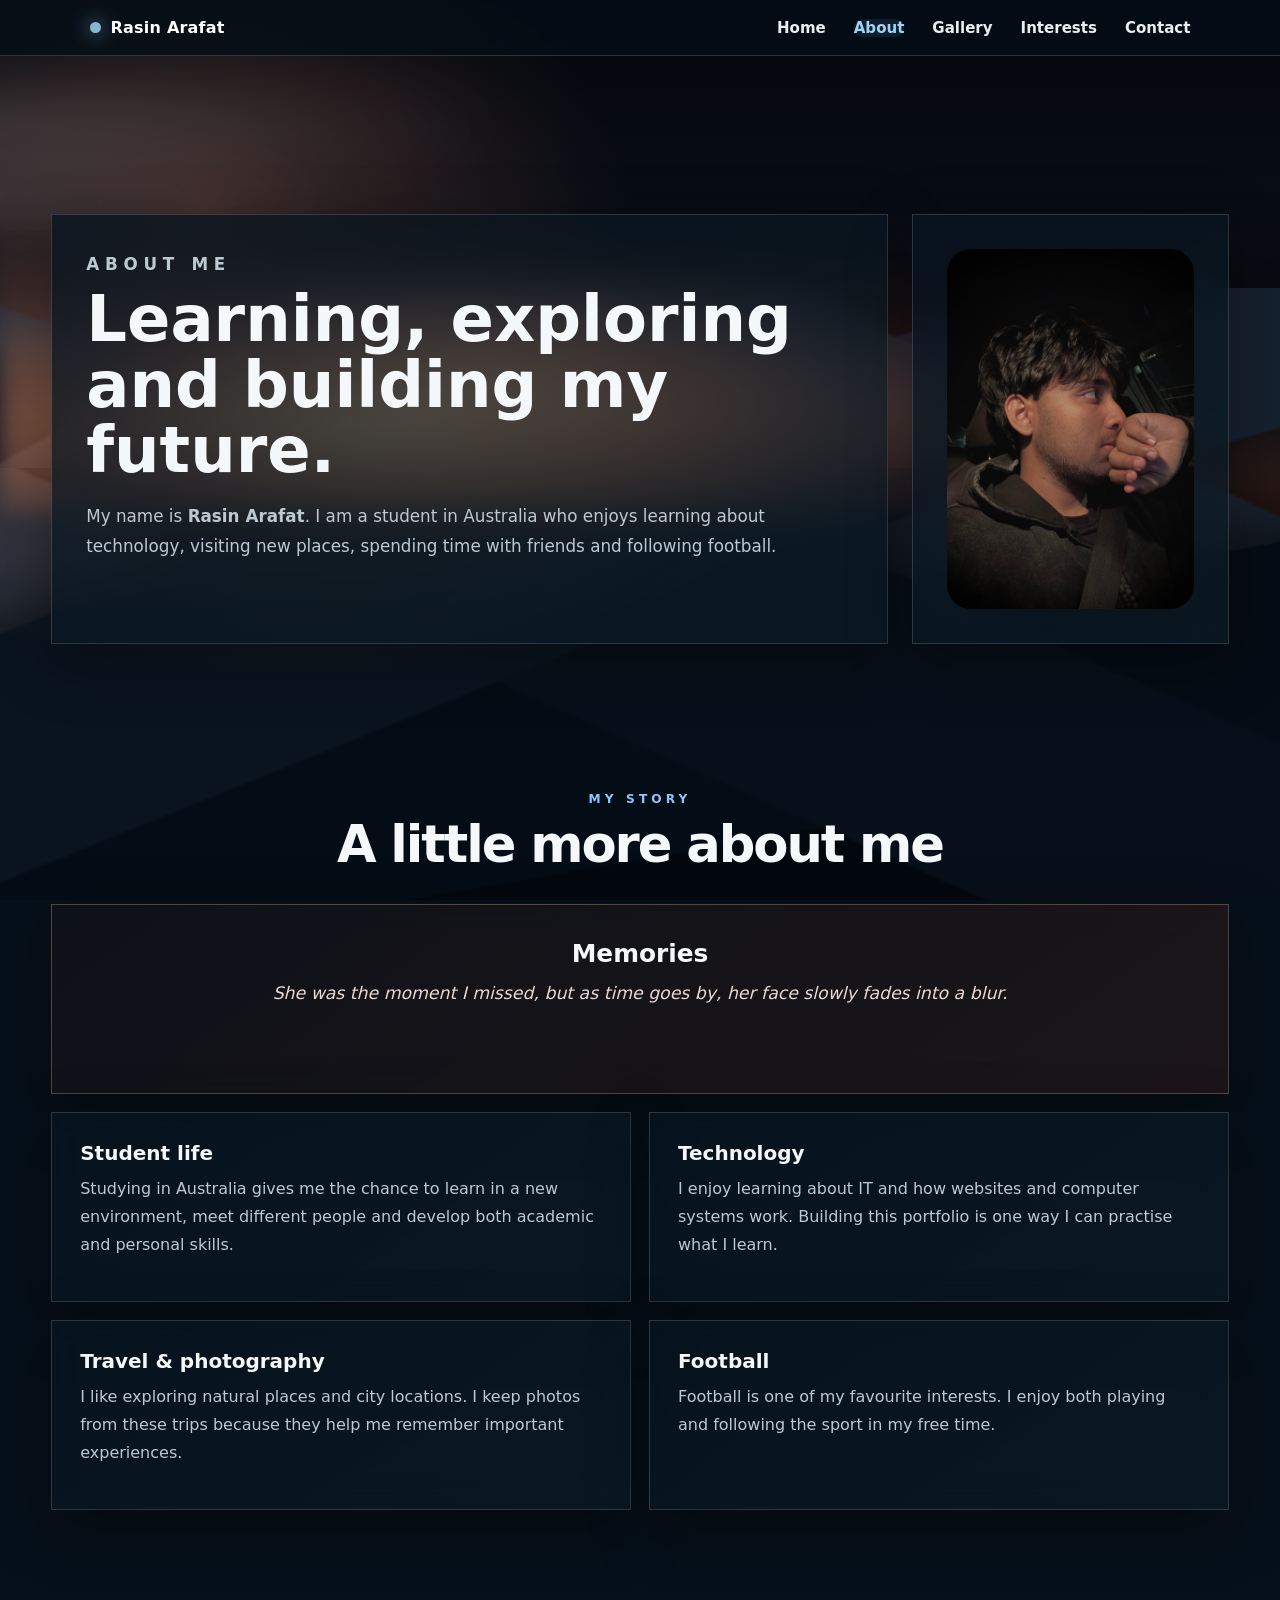
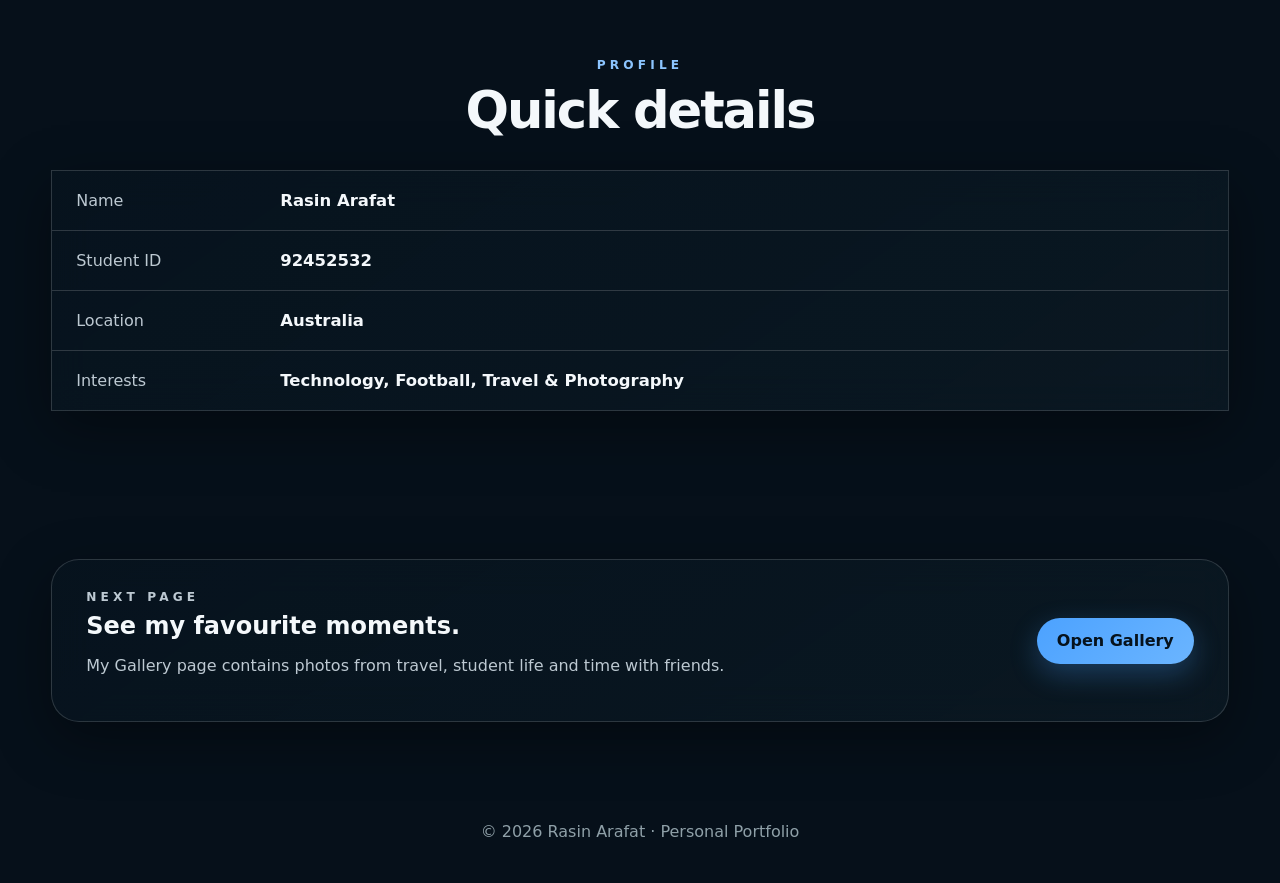
==== about.html @ be74c16f "Upload personal portfolio website" ====
<!DOCTYPE html>
<html lang="en">
<head>
  <meta charset="UTF-8">
  <meta name="viewport" content="width=device-width, initial-scale=1.0">
  <meta name="description" content="About Rasin Arafat - student life, interests, learning and goals.">
  <title>Rasin Arafat | About</title>
  <link rel="stylesheet" href="style.css">
</head>
<body>
  <div class="ambient-bg" aria-hidden="true"><span class="live-cloud cloud-a"></span><span class="live-cloud cloud-b"></span><span class="live-cloud cloud-c"></span><span class="live-glow"></span></div>

  <header>
    <nav class="topbar" aria-label="Main navigation">
      <a class="brand" href="index.html"><span class="brand-dot"></span>Rasin Arafat</a>
      <div class="nav-links">
        <a href="index.html">Home</a>
        <a class="active" href="about.html">About</a>
        <a href="gallery.html">Gallery</a>
        <a href="index.html#interests">Interests</a>
        <a href="index.html#contact">Contact</a>
      </div>
    </nav>
  </header>

  <main class="page-main">
    <section class="page-hero section">
      <div class="page-hero-copy glass">
        <p class="eyebrow">ABOUT ME</p>
        <h1>Learning, exploring and building my future.</h1>
        <p>My name is <strong>Rasin Arafat</strong>. I am a student in Australia who enjoys learning about technology, visiting new places, spending time with friends and following football.</p>
      </div>
      <div class="page-portrait glass">
        <img src="images/IMG_3151.jpeg" alt="Portrait on Rasin Arafat's about page">
      </div>
    </section>

    <section class="section" aria-labelledby="story-title">
      <div class="section-heading">
        <p class="eyebrow">MY STORY</p>
        <h2 id="story-title">A little more about me</h2>
      </div>
      <div class="story-grid">
        <article class="glass info-card memories-card">
          <h3>Memories</h3>
          <p>She was the moment I missed, but as time goes by, her face slowly fades into a blur.</p>
        </article>
        <article class="glass info-card">
          <h3>Student life</h3>
          <p>Studying in Australia gives me the chance to learn in a new environment, meet different people and develop both academic and personal skills.</p>
        </article>
        <article class="glass info-card">
          <h3>Technology</h3>
          <p>I enjoy learning about IT and how websites and computer systems work. Building this portfolio is one way I can practise what I learn.</p>
        </article>
        <article class="glass info-card">
          <h3>Travel & photography</h3>
          <p>I like exploring natural places and city locations. I keep photos from these trips because they help me remember important experiences.</p>
        </article>
        <article class="glass info-card">
          <h3>Football</h3>
          <p>Football is one of my favourite interests. I enjoy both playing and following the sport in my free time.</p>
        </article>
      </div>
    </section>

    <section class="section" aria-labelledby="details-title">
      <div class="section-heading"><p class="eyebrow">PROFILE</p><h2 id="details-title">Quick details</h2></div>
      <div class="profile-table glass">
        <div><span>Name</span><strong>Rasin Arafat</strong></div>
        <div><span>Student ID</span><strong>92452532</strong></div>
        <div><span>Location</span><strong>Australia</strong></div>
        <div><span>Interests</span><strong>Technology, Football, Travel & Photography</strong></div>
      </div>
    </section>

    <section class="section">
      <div class="contact-card glass">
        <div>
          <p class="eyebrow">NEXT PAGE</p>
          <h2>See my favourite moments.</h2>
          <p>My Gallery page contains photos from travel, student life and time with friends.</p>
        </div>
        <a class="btn primary" href="gallery.html">Open Gallery</a>
      </div>
    </section>
  </main>

  <footer>© 2026 Rasin Arafat · Personal Portfolio</footer>
</body>
</html>
---- style.css ----
:root {
  --bg: #07101a;
  --ink: #f4f8fb;
  --muted: #bdc9d2;
  --blue: #86b8d6;
  --line: rgba(255,255,255,.16);
  --glass: rgba(7,18,28,.62);
  --shadow: 0 18px 55px rgba(0,0,0,.38);
}
*{box-sizing:border-box}
html{scroll-behavior:smooth}
body{margin:0;color:var(--ink);font-family:Inter,ui-sans-serif,system-ui,-apple-system,BlinkMacSystemFont,"Segoe UI",sans-serif;background:#06101a;overflow-x:hidden;position:relative}

/* LOW-LIGHT WARM MOUNTAIN BACKGROUND - sunset glow, not bright */
body::before{content:"";position:fixed;inset:0;z-index:-4;background:
  linear-gradient(180deg,#111722 0%,#1b202b 24%,#382d31 48%,#8a5b43 64%,#08111b 100%);
}
body::after{content:"";position:fixed;z-index:-2;left:0;right:0;top:23vh;height:34vh;pointer-events:none;background:
  radial-gradient(ellipse at 34% 70%,rgba(255,194,132,.68) 0%,rgba(232,137,91,.38) 28%,transparent 63%);
  filter:blur(12px);
}
.ambient-bg{position:fixed;inset:0;z-index:-3;pointer-events:none;overflow:hidden;background:
  radial-gradient(ellipse at 18% 24%,rgba(206,127,102,.18),transparent 30%),
  linear-gradient(180deg,rgba(18,22,30,.16),rgba(7,15,23,.34));
}
/* distant mountain range - blue-grey and clearly visible */
.ambient-bg::before{content:"";position:absolute;left:-8%;right:-8%;bottom:18vh;height:50vh;background:
  linear-gradient(151deg,transparent 0 18%,rgba(40,48,62,.98) 18.4% 35%,transparent 35.4%),
  linear-gradient(205deg,transparent 0 24%,rgba(29,39,53,.99) 24.4% 46%,transparent 46.4%),
  linear-gradient(164deg,transparent 0 38%,rgba(22,33,47,.99) 38.4% 61%,transparent 61.4%),
  linear-gradient(198deg,transparent 0 50%,rgba(15,27,40,1) 50.4% 72%,transparent 72.4%);
  filter:drop-shadow(0 -10px 22px rgba(0,0,0,.24));opacity:1;
}
/* darker foreground mountains with subtle warm rim light */
.ambient-bg::after{content:"";position:absolute;left:-10%;right:-10%;bottom:-3vh;height:51vh;background:
  radial-gradient(ellipse at 28% 3%,rgba(220,145,105,.16),transparent 31%),
  linear-gradient(158deg,transparent 0 20%,rgba(10,20,31,1) 20.4% 43%,transparent 43.4%),
  linear-gradient(204deg,transparent 0 29%,rgba(7,16,26,1) 29.4% 54%,transparent 54.4%),
  linear-gradient(170deg,transparent 0 44%,rgba(4,12,21,1) 44.4% 72%,transparent 72.4%),
  linear-gradient(180deg,transparent 0 57%,rgba(2,8,14,1) 58% 100%);
  filter:drop-shadow(0 -14px 28px rgba(0,0,0,.34));
}
.topbar{position:sticky;top:0;z-index:50;display:flex;justify-content:space-between;align-items:center;padding:18px clamp(22px,7vw,100px);background:rgba(5,15,24,.78);backdrop-filter:blur(18px);border-bottom:1px solid var(--line)}
.brand{display:flex;align-items:center;gap:10px;color:white;text-decoration:none;font-weight:800;letter-spacing:.2px}.brand-dot{width:11px;height:11px;border-radius:50%;background:var(--blue);box-shadow:0 0 20px var(--blue)}
.nav-links{display:flex;gap:28px}.nav-links a{color:#e8eef1;text-decoration:none;font-weight:600;font-size:.94rem}.nav-links a:hover{color:var(--blue)}
main{width:min(1180px,92%);margin:auto}.glass{background:linear-gradient(145deg,rgba(7,20,31,.78),rgba(13,28,38,.64));border:1px solid rgba(255,255,255,.15);box-shadow:var(--shadow);backdrop-filter:blur(18px)}
.hero{min-height:78vh;display:grid;grid-template-columns:1.45fr .92fr .55fr;gap:22px;align-items:center;padding:58px 0 44px;position:relative}
.hero::before{content:"";position:absolute;inset:8% -10% 4%;z-index:-1;border-radius:42px;background:linear-gradient(180deg,rgba(73,103,120,.14),rgba(12,25,34,.10));border:1px solid rgba(255,255,255,.05)}
.hero-copy{padding:42px;border-radius:28px}.eyebrow{margin:0 0 8px;color:#8cc5ff;letter-spacing:.34em;font-size:.76rem;font-weight:800}.hero h1{font-size:clamp(3rem,7vw,6.1rem);line-height:.92;margin:10px 0 14px;letter-spacing:-.065em}.hero h1 span{color:var(--blue)}.hero h2{font-size:clamp(1.25rem,2.2vw,1.8rem);margin:0 0 14px}.intro{color:var(--muted);font-size:1.08rem;max-width:640px;line-height:1.7}.hero-actions{display:flex;gap:12px;flex-wrap:wrap;margin-top:25px}.btn{display:inline-flex;align-items:center;justify-content:center;min-height:46px;padding:0 20px;border-radius:999px;border:1px solid rgba(255,255,255,.35);color:white;text-decoration:none;font-weight:800;background:rgba(255,255,255,.03);transition:.2s}.btn:hover{transform:translateY(-2px);border-color:white}.btn.primary{background:linear-gradient(135deg,#4ca2ff,#6bb5ff);color:#06121c;border:0;box-shadow:0 10px 28px rgba(76,162,255,.28)}
.hero-photo{border-radius:30px;overflow:hidden;min-height:520px}.hero-photo img{width:100%;height:520px;object-fit:cover;display:block}.quote{align-self:end;padding:26px;border-radius:24px;margin-bottom:70px}.quote-mark{font-size:3rem;line-height:.6}.quote p{font-size:1.08rem;line-height:1.45;color:#dbe6eb;font-style:italic}
.section{padding:74px 0}.section-heading{text-align:center;max-width:760px;margin:0 auto 30px}.section-heading h2{font-size:clamp(2rem,4vw,3.2rem);margin:5px 0 8px;letter-spacing:-.04em}.section-heading>p:last-child{color:var(--muted);margin:0;line-height:1.6}.about-grid{display:grid;grid-template-columns:2fr 1fr 1fr;gap:18px}.text-card,.stat-card{border-radius:24px;padding:28px}.text-card{font-size:1.05rem;line-height:1.8;color:#d6e1e6}.stat-card{display:flex;flex-direction:column;justify-content:center;text-align:center}.stat-card strong{font-size:2rem;color:#9fd0ff}.stat-card span{color:var(--muted);margin-top:5px}
.gallery-section{padding-top:82px}.carousel-wrap{display:grid;grid-template-columns:52px 1fr 52px;gap:14px;align-items:center}.carousel-viewport{overflow:hidden}.carousel-track{display:flex;gap:16px;transition:transform .65s cubic-bezier(.22,.61,.36,1);will-change:transform}.photo-card{position:relative;flex:0 0 calc((100% - 48px)/4);height:320px;padding:0;border:0;border-radius:24px;overflow:hidden;background:#0b1720;cursor:pointer;box-shadow:0 14px 34px rgba(0,0,0,.32)}.photo-card img{width:100%;height:100%;object-fit:cover;display:block;transition:transform .4s}.photo-card::after{content:attr(data-caption);position:absolute;left:12px;bottom:12px;background:rgba(4,11,13,.72);border:1px solid rgba(255,255,255,.18);backdrop-filter:blur(10px);padding:8px 11px;border-radius:999px;color:white;font-weight:700;font-size:.8rem}.photo-card:hover img{transform:scale(1.04)}.carousel-btn{width:46px;height:46px;border-radius:50%;border:1px solid rgba(255,255,255,.22);background:rgba(7,23,33,.76);color:white;font-size:2rem;cursor:pointer;backdrop-filter:blur(10px)}.carousel-btn:hover{background:#1a4258}.carousel-dots{display:flex;justify-content:center;gap:8px;margin-top:22px}.carousel-dots button{width:8px;height:8px;padding:0;border:0;border-radius:50%;background:#65757d;cursor:pointer}.carousel-dots button.active{width:24px;border-radius:999px;background:var(--blue)}.gallery-note{text-align:center;color:#aebdc3;font-style:italic;margin-top:17px}
.interest-grid{display:grid;grid-template-columns:repeat(4,1fr);gap:16px}.interest-card{border-radius:22px;padding:24px}.interest-card span{font-size:2rem}.interest-card h3{margin:12px 0 6px}.interest-card p{margin:0;color:var(--muted);line-height:1.6}.contact-card{border-radius:28px;padding:30px 34px;display:flex;justify-content:space-between;gap:24px;align-items:center}.contact-card h2{margin:5px 0 8px}.contact-card p{color:var(--muted)}footer{text-align:center;color:#8fa0a8;padding:26px 20px 42px}
.lightbox{position:fixed;inset:0;z-index:1000;display:none;align-items:center;justify-content:center;background:rgba(0,0,0,.9);backdrop-filter:blur(12px);padding:28px}.lightbox.open{display:flex}.lightbox figure{margin:0;max-width:min(1100px,88vw);max-height:90vh;text-align:center}.lightbox img{max-width:100%;max-height:82vh;object-fit:contain;border-radius:18px;box-shadow:0 24px 80px rgba(0,0,0,.7)}.lightbox figcaption{margin-top:12px;color:#e7eef1}.lightbox-close,.lightbox-nav{position:absolute;border:0;background:rgba(15,28,32,.78);color:white;cursor:pointer;border-radius:50%;backdrop-filter:blur(10px)}.lightbox-close{top:24px;right:24px;width:48px;height:48px;font-size:2rem}.lightbox-nav{top:50%;transform:translateY(-50%);width:52px;height:52px;font-size:2.3rem}.lb-prev{left:24px}.lb-next{right:24px}
@media(max-width:980px){.nav-links{gap:15px}.hero{grid-template-columns:1.25fr .75fr}.quote{display:none}.hero-photo,.hero-photo img{min-height:430px;height:430px}.about-grid{grid-template-columns:1fr 1fr}.text-card{grid-column:1/-1}.photo-card{flex-basis:calc((100% - 32px)/3);height:300px}.interest-grid{grid-template-columns:1fr 1fr}}
@media(max-width:700px){.topbar{padding:14px 18px}.nav-links{display:none}main{width:min(94%,700px)}.hero{grid-template-columns:1fr;min-height:auto;padding-top:30px}.hero-copy{padding:28px 22px}.hero-photo{min-height:420px}.hero-photo img{height:420px}.about-grid{grid-template-columns:1fr}.text-card{grid-column:auto}.carousel-wrap{grid-template-columns:38px 1fr 38px;gap:8px}.carousel-btn{width:38px;height:38px}.photo-card{flex-basis:100%;height:390px}.interest-grid{grid-template-columns:1fr}.contact-card{align-items:flex-start;flex-direction:column}.section{padding:56px 0}.lightbox-nav{display:none}}


/* LIVE CINEMATIC SKY: slow moving clouds + warm light pulse */
.live-cloud{position:absolute;left:-40vw;width:78vw;height:18vh;border-radius:50%;pointer-events:none;opacity:.28;filter:blur(20px);background:radial-gradient(ellipse at center,rgba(207,199,200,.50) 0%,rgba(123,118,132,.24) 45%,transparent 72%);mix-blend-mode:screen;will-change:transform,opacity}
.cloud-a{top:5vh;animation:cloudDriftA 10s linear infinite}
.cloud-b{top:15vh;width:64vw;height:14vh;opacity:.14;animation:cloudDriftB 14s linear infinite -12s}
.cloud-c{top:28vh;width:84vw;height:16vh;opacity:.11;animation:cloudDriftC 18s linear infinite -26s}
.live-glow{position:absolute;left:8%;top:30vh;width:58vw;height:24vh;border-radius:50%;pointer-events:none;background:radial-gradient(ellipse at center,rgba(255,188,123,.52) 0%,rgba(231,130,85,.28) 35%,transparent 72%);filter:blur(22px);animation:sunsetBreathe 3s ease-in-out infinite alternate;mix-blend-mode:screen}
@keyframes cloudDriftA{0%{transform:translateX(-20vw) scale(1);opacity:.13}50%{opacity:.24}100%{transform:translateX(150vw) scale(1.08);opacity:.10}}
@keyframes cloudDriftB{0%{transform:translateX(-5vw) translateY(0);opacity:.09}50%{opacity:.17}100%{transform:translateX(155vw) translateY(2vh);opacity:.07}}
@keyframes cloudDriftC{0%{transform:translateX(-30vw);opacity:.08}50%{opacity:.14}100%{transform:translateX(145vw);opacity:.06}}
@keyframes sunsetBreathe{from{transform:scale(.94);opacity:.55}to{transform:scale(1.08);opacity:.92}}
@media (prefers-reduced-motion: reduce){.live-cloud,.live-glow{animation:none!important}}

/* Faster visible atmospheric motion */
.live-fog{position:absolute;left:-30vw;bottom:12vh;width:80vw;height:12vh;border-radius:50%;pointer-events:none;background:radial-gradient(ellipse,rgba(210,220,220,.16),transparent 70%);filter:blur(18px);animation:fogDrift 8s linear infinite;will-change:transform;opacity:.5}
@keyframes fogDrift{0%{transform:translateX(-20vw)}100%{transform:translateX(160vw)}}

/* ===== Multi-page portfolio additions ===== */
.nav-links a.active{color:#9fd3f2;background:rgba(122,189,228,.10);border-radius:999px}
.page-main{padding-top:84px}
.page-hero{display:grid;grid-template-columns:minmax(0,1.45fr) minmax(260px,.55fr);gap:24px;align-items:stretch}
.page-hero-copy,.page-portrait{padding:34px}
.page-hero-copy h1{font-size:clamp(2.25rem,5vw,4.7rem);line-height:1.02;margin:8px 0 18px;max-width:850px}
.page-hero-copy p{max-width:760px;color:var(--muted);font-size:1.05rem;line-height:1.8}
.page-portrait{display:flex;align-items:center;justify-content:center;min-height:430px}
.page-portrait img{width:100%;height:100%;max-height:500px;object-fit:cover;object-position:center 25%;border-radius:24px;display:block}
.story-grid{display:grid;grid-template-columns:repeat(2,minmax(0,1fr));gap:18px}
.info-card{padding:28px;min-height:190px}
.info-card h3{font-size:1.25rem;margin:0 0 10px}
.info-card p{margin:0;color:var(--muted);line-height:1.75}
.profile-table{overflow:hidden}
.profile-table>div{display:grid;grid-template-columns:180px 1fr;gap:24px;padding:20px 24px;border-bottom:1px solid var(--line);align-items:center}
.profile-table>div:last-child{border-bottom:0}
.profile-table span{color:var(--muted)}
.profile-table strong{font-size:1.03rem}
.preview-grid{display:grid;grid-template-columns:repeat(4,minmax(0,1fr));gap:18px}
.preview-card{position:relative;overflow:hidden;border-radius:24px;min-height:330px;border:1px solid var(--line);box-shadow:var(--shadow);text-decoration:none;background:#0b1720}
.preview-card img{width:100%;height:100%;position:absolute;inset:0;object-fit:cover;transition:transform .35s ease}
.preview-card::after{content:"";position:absolute;inset:45% 0 0;background:linear-gradient(transparent,rgba(2,8,13,.85))}
.preview-card span{position:absolute;z-index:2;left:18px;bottom:16px;color:#fff;font-weight:800}
.preview-card:hover img{transform:scale(1.04)}
.gallery-section .section-heading h1{font-size:clamp(2.25rem,5vw,4.3rem);margin:6px 0 10px}

@media (max-width:980px){
  .page-hero{grid-template-columns:1fr}
  .page-portrait{min-height:380px}
  .preview-grid{grid-template-columns:repeat(2,minmax(0,1fr))}
}
@media (max-width:700px){
  .page-main{padding-top:72px}
  .story-grid{grid-template-columns:1fr}
  .profile-table>div{grid-template-columns:1fr;gap:6px}
  .preview-grid{grid-template-columns:1fr}
  .preview-card{min-height:380px}
  .page-hero-copy,.page-portrait{padding:22px}
}


/* ===== Stronger dark/light cinematic background ===== */
body::before{background:linear-gradient(180deg,#05080d 0%,#0b1019 23%,#211a20 45%,#6f412f 63%,#02070c 100%)}
body::after{background:radial-gradient(ellipse at 31% 70%,rgba(255,205,145,.88) 0%,rgba(244,145,92,.52) 25%,rgba(143,70,56,.20) 46%,transparent 66%);filter:blur(10px)}
.ambient-bg{background:radial-gradient(ellipse at 16% 23%,rgba(235,139,105,.23),transparent 28%),linear-gradient(180deg,rgba(2,5,10,.25),rgba(1,5,9,.48))}
.ambient-bg::before{filter:drop-shadow(0 -14px 28px rgba(0,0,0,.48));opacity:1}
.ambient-bg::after{filter:drop-shadow(0 -18px 34px rgba(0,0,0,.62))}
.live-cloud{opacity:.34;filter:blur(17px)}
.cloud-a{animation-duration:6s}.cloud-b{animation-duration:8s}.cloud-c{animation-duration:10s}
.live-glow{background:radial-gradient(ellipse at center,rgba(255,207,145,.72) 0%,rgba(242,139,85,.38) 34%,transparent 72%);filter:blur(18px);animation-duration:1.8s}
.live-fog{animation-duration:5s;opacity:.62}
.memories-card{grid-column:1/-1;text-align:center;padding:34px 38px;border-color:rgba(255,194,145,.28);background:linear-gradient(145deg,rgba(15,18,24,.88),rgba(37,24,25,.70))}
.memories-card h3{font-size:1.55rem;margin-bottom:10px}.memories-card p{font-size:1.08rem;font-style:italic;color:#e9d9d1;max-width:780px;margin:0 auto;line-height:1.75}

/* Darker contact details for stronger contrast */
.contact-card p strong{color:#d7e1e7}
.contact-card p a{
  color:#6f8796;
  font-weight:700;
  text-decoration:none;
  background:rgba(2,10,16,.42);
  border:1px solid rgba(124,151,166,.20);
  border-radius:8px;
  padding:3px 7px;
  display:inline-block;
  margin:2px 0;
}
.contact-card p a:hover{color:#9db2be;background:rgba(2,10,16,.62)}
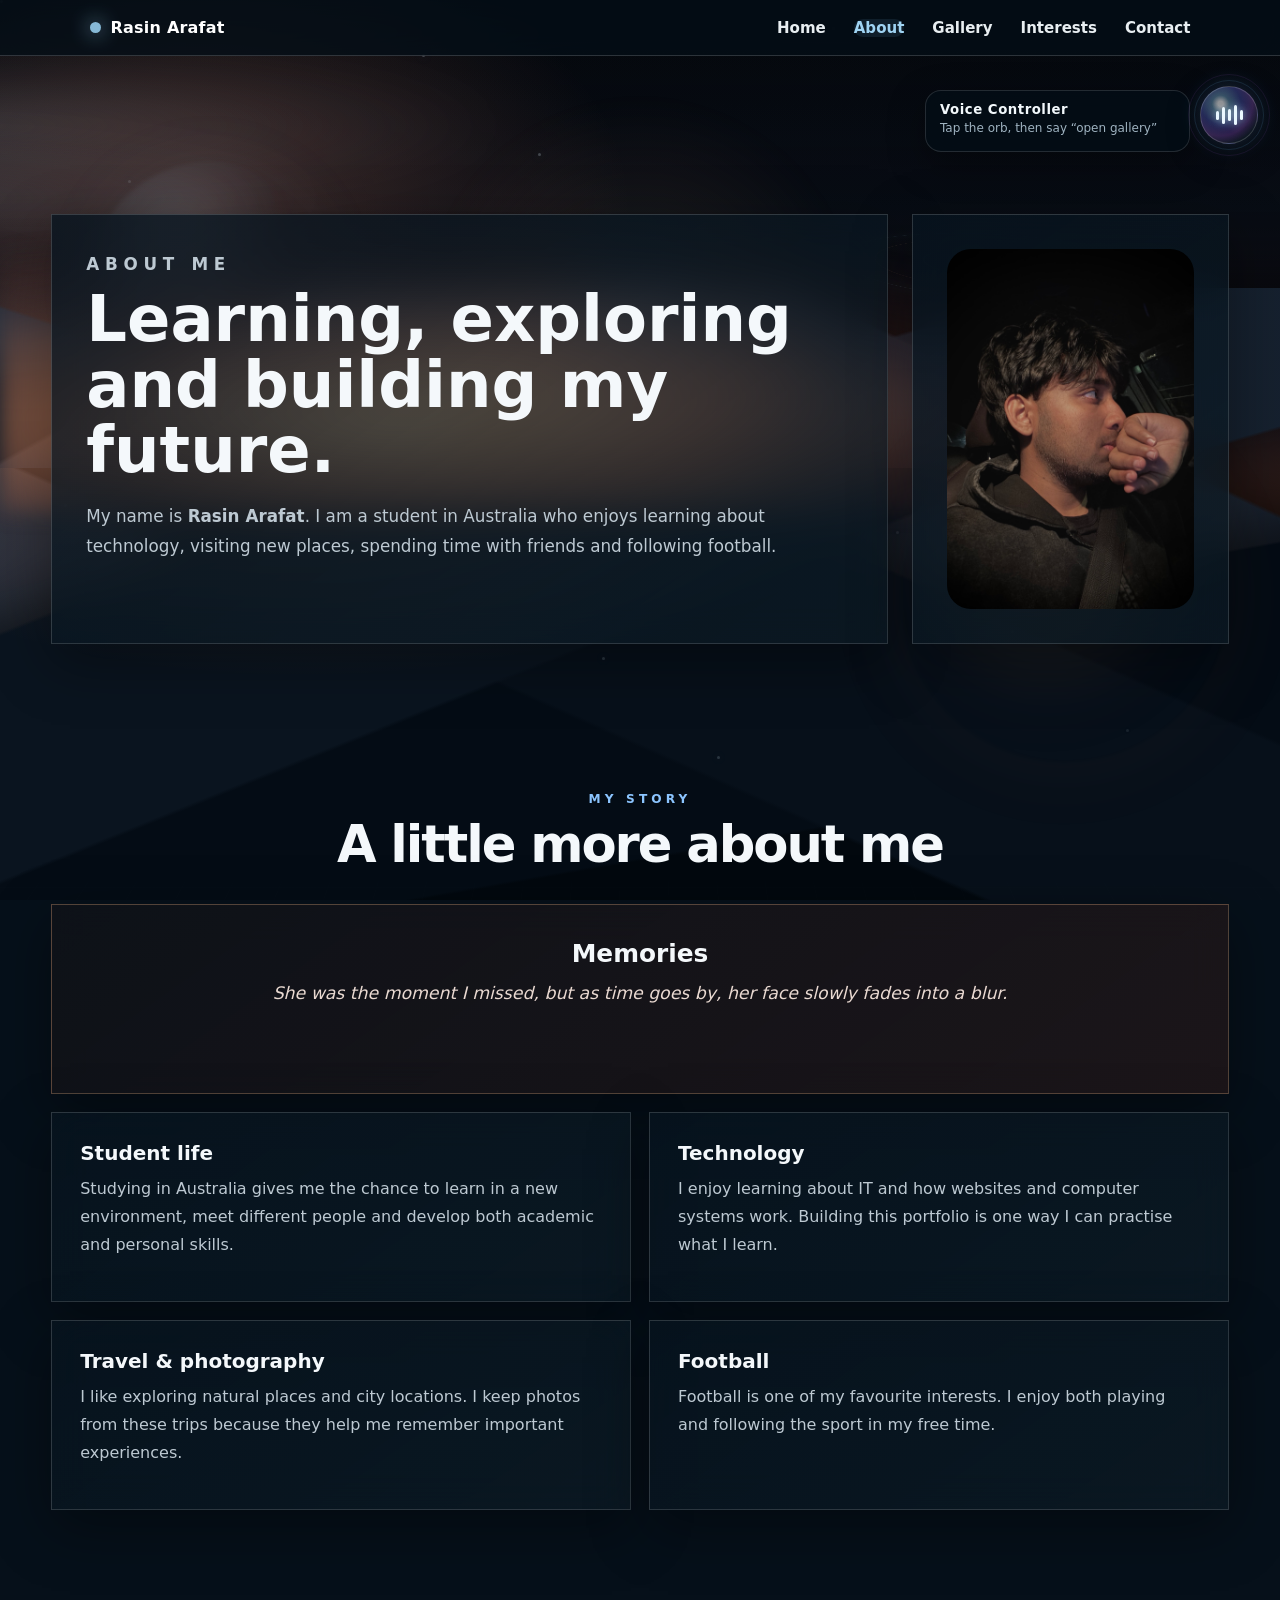
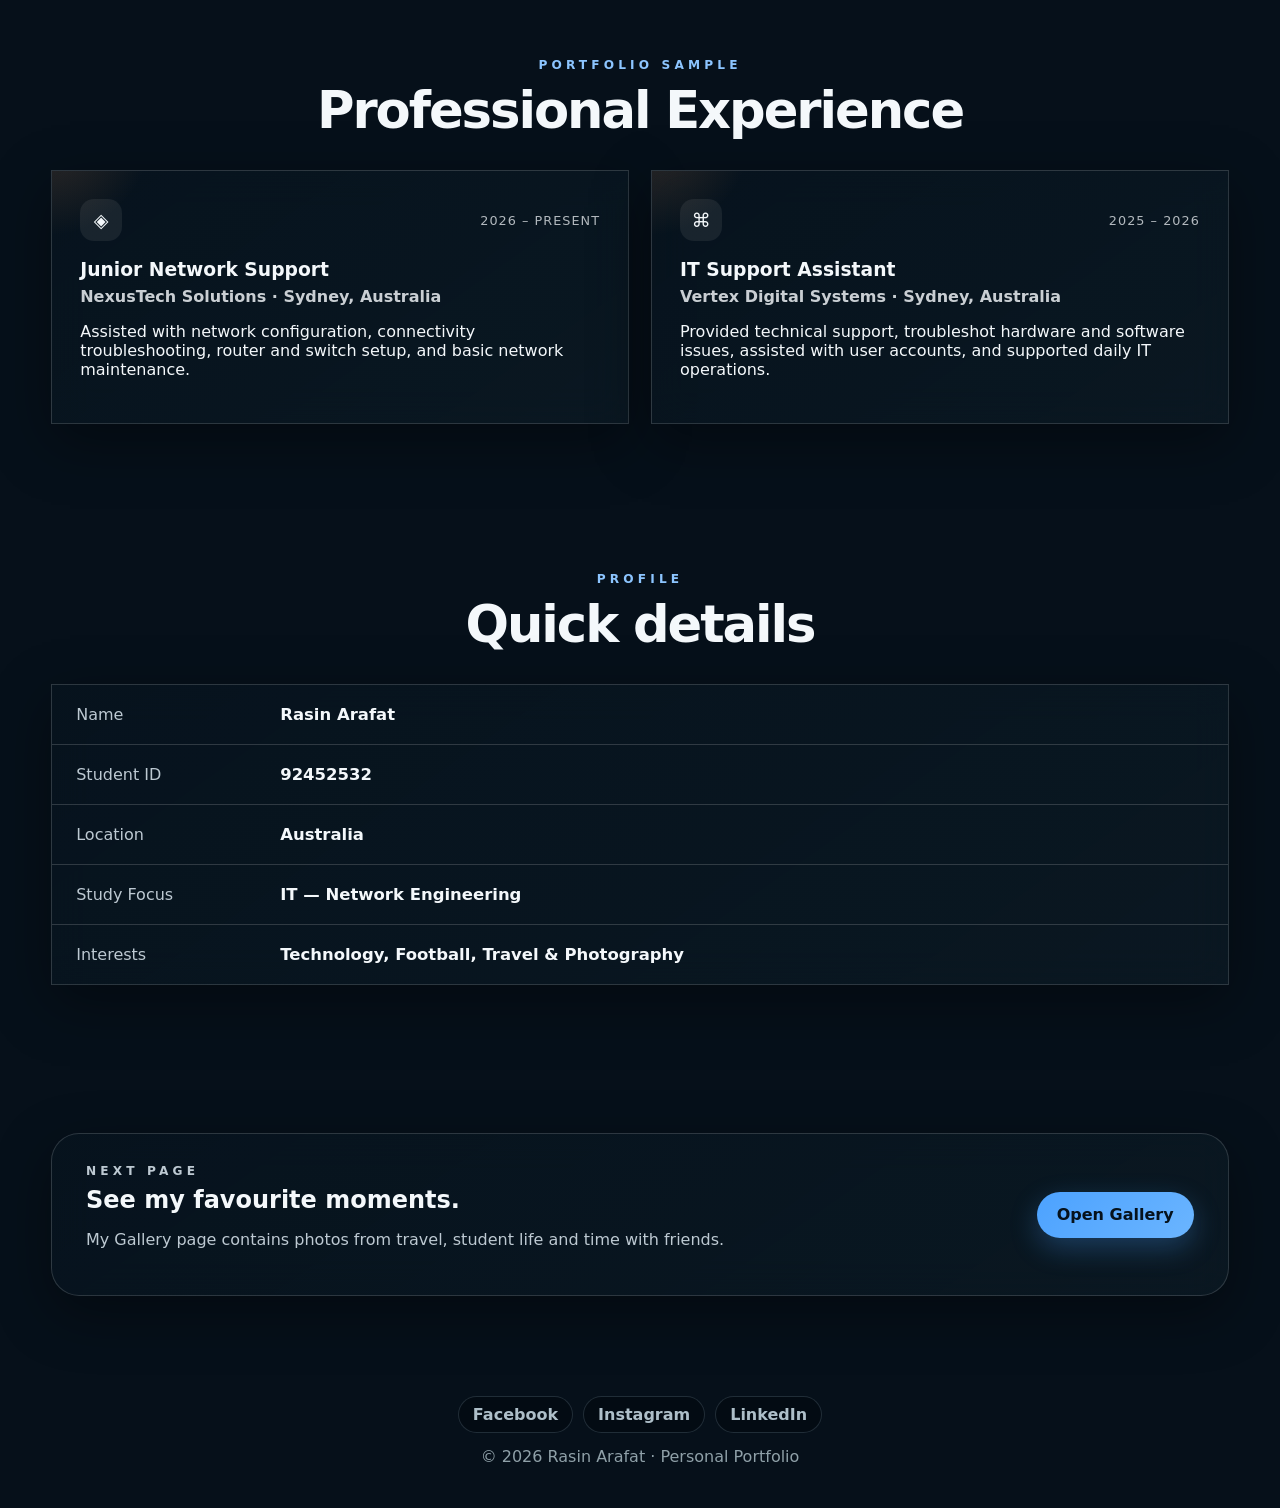
==== commit 283de2fb: "Add files via upload" ====
--- a/about.html
+++ b/about.html
@@ -24,7 +24,7 @@
   </header>
 
   <main class="page-main">
-    <section class="page-hero section">
+    <section class="page-hero section" id="about-intro">
       <div class="page-hero-copy glass">
         <p class="eyebrow">ABOUT ME</p>
         <h1>Learning, exploring and building my future.</h1>
@@ -35,7 +35,7 @@
       </div>
     </section>
 
-    <section class="section" aria-labelledby="story-title">
+    <section class="section" id="story" aria-labelledby="story-title">
       <div class="section-heading">
         <p class="eyebrow">MY STORY</p>
         <h2 id="story-title">A little more about me</h2>
@@ -64,12 +64,34 @@
       </div>
     </section>
 
-    <section class="section" aria-labelledby="details-title">
+    <section class="section" id="experience" aria-labelledby="experience-title">
+      <div class="section-heading">
+        <p class="eyebrow">PORTFOLIO SAMPLE</p>
+        <h2 id="experience-title">Professional Experience</h2>
+      </div>
+      <div class="experience-grid">
+        <article class="glass experience-card">
+          <div class="experience-top"><span class="experience-icon">◈</span><span class="experience-date">2026 – Present</span></div>
+          <h3>Junior Network Support</h3>
+          <p class="experience-company">NexusTech Solutions · Sydney, Australia</p>
+          <p>Assisted with network configuration, connectivity troubleshooting, router and switch setup, and basic network maintenance.</p>
+        </article>
+        <article class="glass experience-card">
+          <div class="experience-top"><span class="experience-icon">⌘</span><span class="experience-date">2025 – 2026</span></div>
+          <h3>IT Support Assistant</h3>
+          <p class="experience-company">Vertex Digital Systems · Sydney, Australia</p>
+          <p>Provided technical support, troubleshot hardware and software issues, assisted with user accounts, and supported daily IT operations.</p>
+        </article>
+      </div>
+    </section>
+
+    <section class="section" id="profile" aria-labelledby="details-title">
       <div class="section-heading"><p class="eyebrow">PROFILE</p><h2 id="details-title">Quick details</h2></div>
       <div class="profile-table glass">
         <div><span>Name</span><strong>Rasin Arafat</strong></div>
         <div><span>Student ID</span><strong>92452532</strong></div>
         <div><span>Location</span><strong>Australia</strong></div>
+        <div><span>Study Focus</span><strong>IT — Network Engineering</strong></div>
         <div><span>Interests</span><strong>Technology, Football, Travel & Photography</strong></div>
       </div>
     </section>
@@ -86,6 +108,14 @@
     </section>
   </main>
 
-  <footer>© 2026 Rasin Arafat · Personal Portfolio</footer>
+  <footer>
+    <div class="footer-socials" aria-label="Social media links">
+      <a href="https://www.facebook.com/rasin.arafat.2025/" target="_blank" rel="noopener noreferrer">Facebook</a>
+      <a href="https://www.instagram.com/rasin_ur" target="_blank" rel="noopener noreferrer">Instagram</a>
+      <a href="https://www.linkedin.com/in/rasin-arafat-82819b437/" target="_blank" rel="noopener noreferrer">LinkedIn</a>
+    </div>
+    <div>© 2026 Rasin Arafat · Personal Portfolio</div>
+  </footer>
+  <script src="script.js"></script>
 </body>
 </html>
--- a/style.css
+++ b/style.css
@@ -140,3 +140,163 @@
   margin:2px 0;
 }
 .contact-card p a:hover{color:#9db2be;background:rgba(2,10,16,.62)}
+
+/* ===== Contact form + JavaScript validation ===== */
+.contact-layout{display:grid;grid-template-columns:minmax(0,.8fr) minmax(0,1.2fr);gap:20px;align-items:stretch}
+.contact-details{height:100%;align-items:flex-start}
+.contact-details h3{font-size:1.35rem;margin:0 0 10px}
+.contact-note{font-size:.92rem;line-height:1.6;margin-top:18px}
+.contact-form{border-radius:28px;padding:30px 34px;display:grid;grid-template-columns:1fr 1fr;gap:18px 20px}
+.form-row{display:flex;flex-direction:column;gap:7px}
+.form-row:nth-of-type(4){grid-column:1/-1}
+.form-row label{font-weight:750;color:#e8eef2}
+.form-row label span{color:#f2b27d}
+.form-row input,.form-row textarea{width:100%;border:1px solid rgba(255,255,255,.16);background:rgba(2,10,16,.58);color:#f4f8fb;border-radius:13px;padding:13px 14px;font:inherit;outline:none;transition:border-color .2s,box-shadow .2s,background .2s}
+.form-row textarea{resize:vertical;min-height:128px}
+.form-row input::placeholder,.form-row textarea::placeholder{color:#7f909a}
+.form-row input:focus,.form-row textarea:focus{border-color:#78b7dc;box-shadow:0 0 0 3px rgba(120,183,220,.12);background:rgba(3,13,20,.78)}
+.form-row input.invalid,.form-row textarea.invalid{border-color:#ef9b8f;box-shadow:0 0 0 3px rgba(239,155,143,.10)}
+.form-error{min-height:17px;color:#f1a69c;font-size:.8rem}
+.form-submit{justify-self:start;border:0;cursor:pointer}
+.form-status{align-self:center;margin:0;color:#a9cfe7;font-weight:700;min-height:20px}
+.form-status.success{color:#add9bf}
+@media(max-width:900px){.contact-layout{grid-template-columns:1fr}.contact-form{grid-template-columns:1fr}.form-row:nth-of-type(4){grid-column:auto}}
+@media(max-width:700px){.contact-form{padding:24px 20px}.contact-details{padding:24px 20px}}
+
+/* Social media links */
+.social-links{display:flex;flex-wrap:wrap;gap:10px;margin-top:14px}
+.social-links a{display:inline-flex;align-items:center;justify-content:center;padding:9px 14px;border-radius:10px;border:1px solid rgba(124,151,166,.24);background:rgba(2,10,16,.58);color:#aebfc9;text-decoration:none;font-weight:750;transition:transform .2s,background .2s,color .2s,border-color .2s}
+.social-links a:hover{transform:translateY(-2px);background:rgba(8,24,34,.86);color:#eef5f8;border-color:rgba(145,183,204,.42)}
+
+/* ===== Creative motion + 3D polish (design only) ===== */
+:root{--mx:50%;--my:35%}
+body{overflow-x:hidden}
+.ambient-bg{perspective:900px;overflow:hidden}
+.ambient-bg::before{animation:mountainDrift 12s ease-in-out infinite alternate;transform-origin:50% 100%}
+.ambient-bg::after{animation:mountainDepth 16s ease-in-out infinite alternate;transform-origin:50% 100%}
+.live-cloud{will-change:transform;mix-blend-mode:screen}
+.cloud-a{animation-duration:13s!important}.cloud-b{animation-duration:17s!important}.cloud-c{animation-duration:21s!important}
+.live-glow{animation-duration:4.5s!important}
+
+/* subtle cursor-following light */
+body>.cursor-aura{position:fixed;z-index:-1;left:0;top:0;width:440px;height:440px;border-radius:50%;pointer-events:none;background:radial-gradient(circle,rgba(130,201,239,.10),rgba(255,170,112,.05) 38%,transparent 70%);filter:blur(12px);transform:translate3d(calc(var(--cursor-x,50vw) - 220px),calc(var(--cursor-y,35vh) - 220px),0);transition:transform .18s ease-out}
+
+/* 3D glass cards */
+.glass,.preview-card,.photo-card{transform-style:preserve-3d;backface-visibility:hidden}
+.hero-copy,.hero-photo,.quote,.interest-card,.text-card,.stat-card,.contact-card,.preview-card{transition:transform .22s ease,box-shadow .3s ease,border-color .3s ease}
+.tilt-card{will-change:transform}
+.tilt-card:hover{box-shadow:0 28px 70px rgba(0,0,0,.46),0 0 28px rgba(123,190,226,.09);border-color:rgba(167,213,238,.30)}
+.hero-photo img{transition:transform .55s cubic-bezier(.2,.8,.2,1),filter .4s ease}
+.hero-photo:hover img{transform:scale(1.045) translateZ(22px);filter:contrast(1.04) saturate(1.04)}
+.interest-card>span{display:inline-block;transition:transform .35s cubic-bezier(.2,.8,.2,1)}
+.interest-card:hover>span{transform:translateZ(34px) rotate(-8deg) scale(1.15)}
+
+/* moving shine across important cards/buttons */
+.hero-copy::after,.hero-photo::after,.interest-card::after,.contact-card::after{content:"";position:absolute;inset:0;border-radius:inherit;pointer-events:none;background:linear-gradient(115deg,transparent 25%,rgba(255,255,255,.055) 43%,rgba(255,255,255,.12) 50%,rgba(255,255,255,.045) 57%,transparent 74%);transform:translateX(-125%);transition:transform .75s ease}
+.hero-copy:hover::after,.hero-photo:hover::after,.interest-card:hover::after,.contact-card:hover::after{transform:translateX(125%)}
+.hero-copy,.hero-photo,.interest-card,.contact-card{position:relative;overflow:hidden}
+.btn{position:relative;overflow:hidden;transform:translateZ(0);transition:transform .2s ease,box-shadow .25s ease,border-color .2s ease}
+.btn:hover{transform:translateY(-3px) scale(1.015);box-shadow:0 12px 30px rgba(0,0,0,.28)}
+.btn::after{content:"";position:absolute;top:-60%;left:-35%;width:24%;height:220%;background:rgba(255,255,255,.16);transform:rotate(24deg);transition:left .55s ease}.btn:hover::after{left:120%}
+
+/* scroll reveal keeps content unchanged */
+.reveal{opacity:0;transform:translateY(34px) scale(.985);filter:blur(5px);transition:opacity .8s ease,transform .8s cubic-bezier(.2,.75,.2,1),filter .8s ease}
+.reveal.is-visible{opacity:1;transform:none;filter:none}
+
+/* floating hero composition */
+.hero-copy{animation:floatCard 6.5s ease-in-out infinite}
+.hero-photo{animation:floatPhoto 7.5s ease-in-out infinite}
+.quote{animation:floatQuote 5.8s ease-in-out infinite}
+
+/* tiny stars / particles created by JS */
+.motion-particles{position:fixed;inset:0;z-index:-1;pointer-events:none;overflow:hidden}
+.motion-particles i{position:absolute;width:3px;height:3px;border-radius:50%;background:rgba(220,240,251,.48);box-shadow:0 0 10px rgba(155,211,241,.55);animation:particleFloat var(--dur) ease-in-out infinite alternate;opacity:var(--op)}
+
+@keyframes floatCard{0%,100%{transform:translate3d(0,0,0)}50%{transform:translate3d(0,-7px,0)}}
+@keyframes floatPhoto{0%,100%{transform:translate3d(0,0,0) rotate(.15deg)}50%{transform:translate3d(0,-11px,0) rotate(-.15deg)}}
+@keyframes floatQuote{0%,100%{transform:translate3d(0,0,0)}50%{transform:translate3d(0,-6px,0)}}
+@keyframes mountainDrift{0%{transform:translate3d(-1%,2%,0) scale(1.02)}100%{transform:translate3d(1%,-1%,35px) scale(1.055)}}
+@keyframes mountainDepth{0%{transform:translate3d(1%,1%,0) scale(1.02)}100%{transform:translate3d(-1.5%,-1%,20px) scale(1.04)}}
+@keyframes particleFloat{0%{transform:translate3d(-8px,12px,0) scale(.7);opacity:.12}100%{transform:translate3d(18px,-34px,0) scale(1.25);opacity:var(--op)}}
+
+@media (prefers-reduced-motion:reduce){*,*::before,*::after{animation-duration:.001ms!important;animation-iteration-count:1!important;scroll-behavior:auto!important}.reveal{opacity:1;transform:none;filter:none}.cursor-aura,.motion-particles{display:none}}
+@media(max-width:700px){.cursor-aura{display:none}.hero-copy,.hero-photo,.quote{animation:none}}
+
+/* ===== Immersive 3D background upgrade ===== */
+.depth-scene{position:fixed;inset:0;z-index:-1;pointer-events:none;overflow:hidden;perspective:1100px;transform-style:preserve-3d}
+.depth-orb{position:absolute;border-radius:50%;filter:blur(2px);opacity:.42;will-change:transform}
+.depth-orb.o1{width:240px;height:240px;left:7%;top:18%;background:radial-gradient(circle at 35% 30%,rgba(172,225,255,.38),rgba(57,105,147,.08) 48%,transparent 70%);box-shadow:0 0 80px rgba(115,190,232,.13);animation:orbOne 13s ease-in-out infinite alternate}
+.depth-orb.o2{width:330px;height:330px;right:4%;top:48%;background:radial-gradient(circle at 45% 42%,rgba(255,174,116,.25),rgba(145,69,54,.06) 52%,transparent 72%);box-shadow:0 0 110px rgba(244,143,91,.12);animation:orbTwo 17s ease-in-out infinite alternate}
+.depth-ring{position:absolute;width:310px;height:310px;right:10%;top:12%;border:1px solid rgba(164,217,246,.12);border-radius:50%;box-shadow:inset 0 0 40px rgba(113,191,235,.035),0 0 50px rgba(113,191,235,.04);transform:rotateX(68deg) rotateZ(15deg);animation:ringSpin 19s linear infinite}
+.depth-ring::before,.depth-ring::after{content:"";position:absolute;border-radius:50%;inset:34px;border:1px solid rgba(255,183,130,.10)}
+.depth-ring::after{inset:82px;border-color:rgba(158,218,250,.12)}
+.shooting-star{position:absolute;width:110px;height:1px;background:linear-gradient(90deg,transparent,rgba(225,244,255,.65),transparent);opacity:0;transform:rotate(-24deg);filter:drop-shadow(0 0 5px rgba(173,222,248,.5));animation:shoot 9s ease-in-out infinite}
+.shooting-star.s1{left:12%;top:18%;animation-delay:1s}.shooting-star.s2{left:62%;top:31%;animation-delay:5.2s}
+.depth-grid{position:absolute;left:-15%;right:-15%;bottom:-20%;height:48%;background-image:linear-gradient(rgba(143,202,234,.055) 1px,transparent 1px),linear-gradient(90deg,rgba(143,202,234,.055) 1px,transparent 1px);background-size:62px 62px;transform:rotateX(69deg) translateZ(-40px);transform-origin:center bottom;mask-image:linear-gradient(to top,rgba(0,0,0,.72),transparent 78%);animation:gridBreathe 8s ease-in-out infinite alternate}
+
+/* deeper motion on the existing landscape */
+.ambient-bg{animation:sceneBreath 9s ease-in-out infinite alternate}
+.live-fog{filter:blur(8px);animation-duration:8s!important}
+.hero-photo,.photo-card{box-shadow:0 30px 85px rgba(0,0,0,.48),0 0 0 1px rgba(175,220,245,.06)}
+.photo-card{transition:transform .35s cubic-bezier(.2,.8,.2,1),filter .35s ease,box-shadow .35s ease}
+.photo-card:hover{transform:perspective(900px) translateY(-9px) translateZ(24px) rotateX(2deg);filter:saturate(1.08) contrast(1.04);box-shadow:0 35px 85px rgba(0,0,0,.52),0 0 34px rgba(123,190,226,.10)}
+
+/* magnetic-feeling nav and social elements */
+.site-nav a,.social-links a{transition:transform .22s ease,background .22s ease,color .22s ease,border-color .22s ease,text-shadow .22s ease}
+.site-nav a:hover{transform:translateY(-2px) scale(1.04);text-shadow:0 0 18px rgba(169,220,248,.32)}
+.social-links a:hover{transform:translateY(-4px) perspective(500px) rotateX(7deg);box-shadow:0 12px 28px rgba(0,0,0,.30)}
+
+@keyframes orbOne{0%{transform:translate3d(-30px,20px,-40px) scale(.85)}100%{transform:translate3d(90px,-55px,90px) scale(1.15)}}
+@keyframes orbTwo{0%{transform:translate3d(45px,55px,-70px) scale(.88)}100%{transform:translate3d(-95px,-35px,70px) scale(1.12)}}
+@keyframes ringSpin{from{transform:rotateX(68deg) rotateZ(0deg)}to{transform:rotateX(68deg) rotateZ(360deg)}}
+@keyframes shoot{0%,72%{opacity:0;transform:translate3d(-160px,80px,0) rotate(-24deg)}76%{opacity:.8}84%{opacity:0;transform:translate3d(420px,-150px,0) rotate(-24deg)}100%{opacity:0}}
+@keyframes gridBreathe{0%{transform:rotateX(69deg) translateY(25px) translateZ(-60px);opacity:.35}100%{transform:rotateX(69deg) translateY(-8px) translateZ(5px);opacity:.65}}
+@keyframes sceneBreath{0%{filter:saturate(.94) brightness(.94)}100%{filter:saturate(1.07) brightness(1.04)}}
+@media(max-width:700px){.depth-ring,.depth-grid{opacity:.35}.depth-orb{opacity:.25}.shooting-star{display:none}}
+@media(prefers-reduced-motion:reduce){.depth-scene{display:none}}
+
+/* ===== Voice controller: Siri-style floating orb ===== */
+.voice-assistant{position:fixed;top:86px;right:22px;z-index:120;display:flex;align-items:flex-start;gap:10px;font-family:inherit}
+.voice-orb{position:relative;width:58px;height:58px;border:1px solid rgba(255,255,255,.22);border-radius:50%;cursor:pointer;display:grid;place-items:center;background:radial-gradient(circle at 35% 30%,rgba(255,255,255,.55) 0 5%,rgba(126,191,235,.38) 16%,rgba(80,92,224,.32) 38%,rgba(138,72,207,.30) 60%,rgba(3,14,24,.92) 78%);box-shadow:0 10px 34px rgba(0,0,0,.38),0 0 24px rgba(96,161,235,.25),inset 0 0 22px rgba(255,255,255,.08);backdrop-filter:blur(14px);transition:transform .25s ease,box-shadow .25s ease}
+.voice-orb:hover{transform:translateY(-3px) scale(1.05);box-shadow:0 16px 38px rgba(0,0,0,.45),0 0 32px rgba(109,176,255,.36),0 0 54px rgba(165,85,245,.18)}
+.voice-orb::before,.voice-orb::after{content:"";position:absolute;inset:-7px;border-radius:50%;border:1px solid rgba(120,194,255,.18);opacity:.7}
+.voice-orb::after{inset:-13px;border-color:rgba(190,105,255,.12)}
+.voice-orb.listening{animation:voiceFloat 1.6s ease-in-out infinite;box-shadow:0 0 26px rgba(77,194,255,.65),0 0 58px rgba(155,82,255,.42),0 10px 32px rgba(0,0,0,.45)}
+.voice-orb.listening::before{animation:voiceRing 1.25s ease-out infinite}
+.voice-orb.listening::after{animation:voiceRing 1.25s .35s ease-out infinite}
+.voice-wave{display:flex;align-items:center;justify-content:center;gap:3px;height:24px;pointer-events:none}
+.voice-wave i{display:block;width:3px;height:9px;border-radius:4px;background:#ecf8ff;box-shadow:0 0 8px rgba(209,242,255,.9);animation:voiceIdle 1.4s ease-in-out infinite}
+.voice-wave i:nth-child(2){height:17px;animation-delay:.12s}.voice-wave i:nth-child(3){height:12px;animation-delay:.24s}.voice-wave i:nth-child(4){height:20px;animation-delay:.36s}.voice-wave i:nth-child(5){height:10px;animation-delay:.48s}
+.voice-orb.listening .voice-wave i{animation:voiceBars .65s ease-in-out infinite alternate}
+.voice-orb.listening .voice-wave i:nth-child(2){animation-delay:.1s}.voice-orb.listening .voice-wave i:nth-child(3){animation-delay:.2s}.voice-orb.listening .voice-wave i:nth-child(4){animation-delay:.3s}.voice-orb.listening .voice-wave i:nth-child(5){animation-delay:.4s}
+.voice-panel{width:min(265px,calc(100vw - 105px));padding:11px 14px;border:1px solid rgba(255,255,255,.13);border-radius:16px;background:rgba(3,13,23,.78);box-shadow:0 12px 36px rgba(0,0,0,.34);backdrop-filter:blur(18px);color:#dbeaf2;transform:translateY(4px);transition:opacity .25s ease,transform .25s ease;pointer-events:none}
+.voice-panel strong{display:block;font-size:.83rem;letter-spacing:.04em;color:#f2f8fb;margin-bottom:3px}.voice-panel span{display:block;font-size:.75rem;line-height:1.35;color:#9fb3c0}.voice-panel .heard{margin-top:4px;color:#bfcdd5;font-style:italic;white-space:nowrap;overflow:hidden;text-overflow:ellipsis}
+.voice-assistant.compact .voice-panel{opacity:0;transform:translateX(10px);width:0;padding-left:0;padding-right:0;border-color:transparent;overflow:hidden}
+@keyframes voiceFloat{0%,100%{transform:translateY(0) scale(1)}50%{transform:translateY(-4px) scale(1.04)}}
+@keyframes voiceRing{0%{transform:scale(.86);opacity:.8}100%{transform:scale(1.4);opacity:0}}
+@keyframes voiceIdle{0%,100%{opacity:.65;transform:scaleY(.65)}50%{opacity:1;transform:scaleY(1)}}
+@keyframes voiceBars{from{transform:scaleY(.45)}to{transform:scaleY(1.2)}}
+@media(max-width:700px){.voice-assistant{top:68px;right:12px}.voice-orb{width:52px;height:52px}.voice-panel{display:none}}
+@media(prefers-reduced-motion:reduce){.voice-orb,.voice-orb::before,.voice-orb::after,.voice-wave i{animation:none!important}}
+
+/* Professional experience */
+.experience-grid{display:grid;grid-template-columns:repeat(2,minmax(0,1fr));gap:22px}
+.experience-card{padding:28px;position:relative;overflow:hidden;transform-style:preserve-3d;transition:transform .35s ease,border-color .35s ease,box-shadow .35s ease}
+.experience-card::after{content:"";position:absolute;inset:-60% auto auto -20%;width:220px;height:220px;border-radius:50%;background:radial-gradient(circle,rgba(255,160,90,.18),transparent 68%);pointer-events:none}
+.experience-card:hover{transform:translateY(-7px) rotateX(2deg);border-color:rgba(255,184,115,.38);box-shadow:0 24px 70px rgba(0,0,0,.32)}
+.experience-top{display:flex;justify-content:space-between;align-items:center;margin-bottom:18px}
+.experience-icon{display:grid;place-items:center;width:42px;height:42px;border-radius:14px;background:rgba(255,255,255,.07);font-size:1.2rem}
+.experience-date{font-size:.8rem;letter-spacing:.08em;text-transform:uppercase;opacity:.72}
+.experience-card h3{margin:0 0 7px}
+.experience-company{font-weight:700;opacity:.82;margin:0 0 12px}
+@media(max-width:760px){.experience-grid{grid-template-columns:1fr}}
+
+/* Voice assistant tour control */
+.voice-tour-btn{margin-top:9px;border:1px solid rgba(255,255,255,.18);background:rgba(255,255,255,.08);color:inherit;padding:8px 11px;border-radius:999px;font:inherit;font-size:.78rem;cursor:pointer;transition:.25s ease;white-space:nowrap}
+.voice-tour-btn:hover{background:rgba(255,255,255,.15);transform:translateY(-1px)}
+.voice-assistant.touring .voice-orb{box-shadow:0 0 0 8px rgba(255,166,91,.08),0 0 36px rgba(255,150,80,.55)}
+
+/* Footer social links */
+.footer-socials{display:flex;justify-content:center;align-items:center;flex-wrap:wrap;gap:10px;margin-bottom:14px}
+.footer-socials a{display:inline-flex;align-items:center;justify-content:center;padding:8px 14px;border-radius:999px;border:1px solid rgba(124,151,166,.24);background:rgba(2,10,16,.58);color:#aebfc9;text-decoration:none;font-weight:750;transition:transform .22s ease,background .22s ease,color .22s ease,border-color .22s ease,box-shadow .22s ease}
+.footer-socials a:hover{transform:translateY(-4px) perspective(500px) rotateX(7deg);background:rgba(8,24,34,.86);color:#eef5f8;border-color:rgba(145,183,204,.42);box-shadow:0 12px 28px rgba(0,0,0,.30)}
